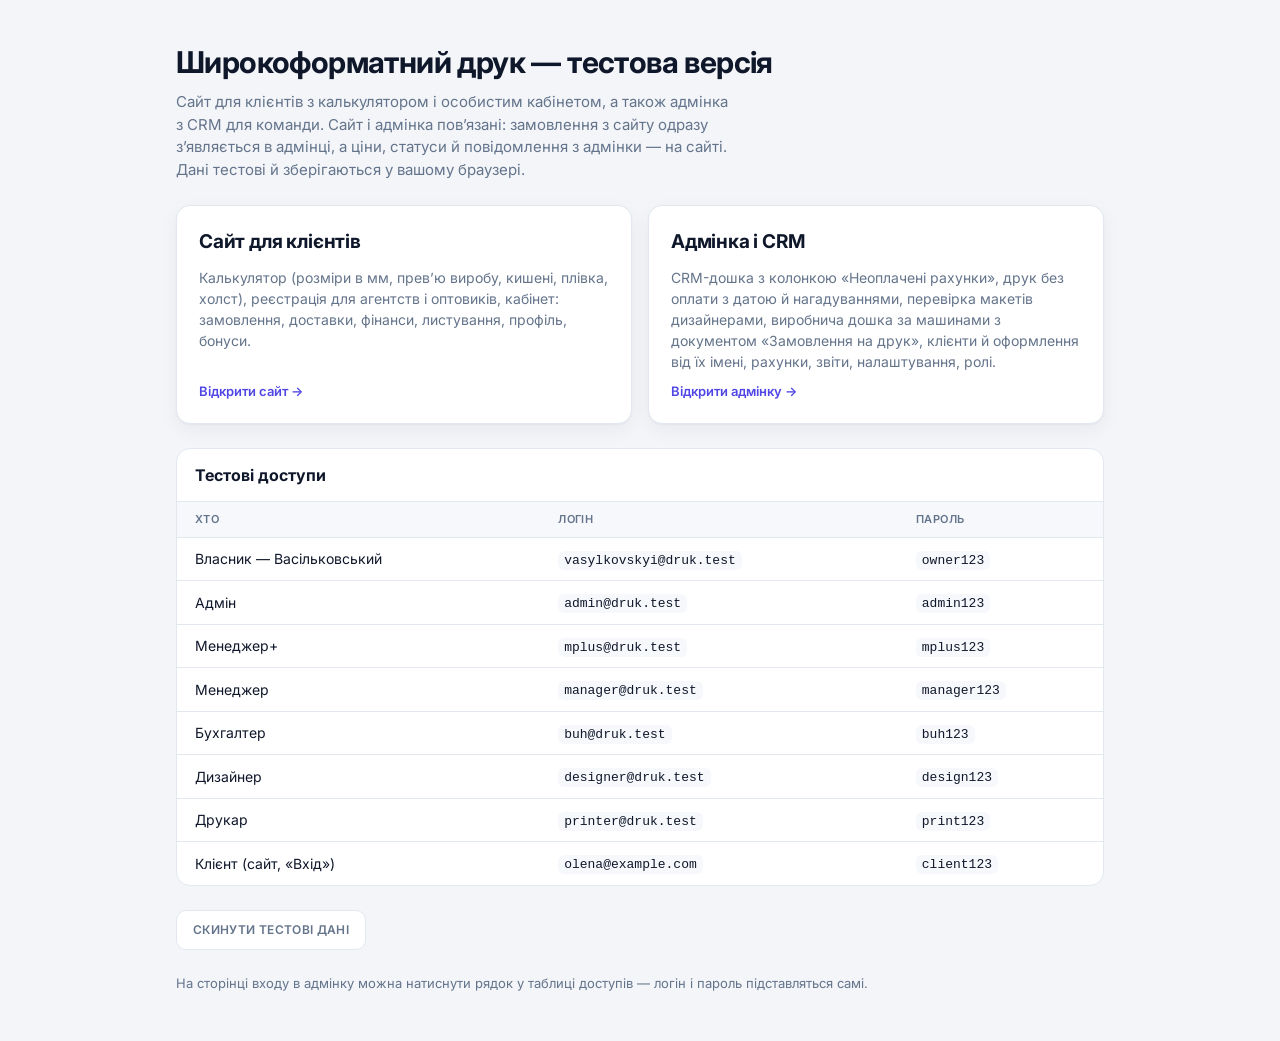
==== index.html @ 7ebe6d48 "Друкар: без розділу «Замовлення», вхід одразу у Виробництво Co-Authored-By: Claude Opus 5.5 <noreply" ====
<!doctype html>
<html lang="uk">
<head>
<meta charset="utf-8">
<meta name="viewport" content="width=device-width, initial-scale=1">
<meta name="robots" content="noindex, nofollow">
<title>Широкоформатний друк</title>
<link rel="preconnect" href="https://fonts.googleapis.com">
<link href="https://fonts.googleapis.com/css2?family=Inter:wght@400;500;600;700&display=swap" rel="stylesheet">
<link rel="stylesheet" href="app.css?v=11">
<style>
/* Вхідна сторінка тестової версії: дві картки-входи і тестові доступи. Кольори — з app.css */
.start{max-width:960px;margin:0 auto;padding-block:40px 56px;padding-left:max(16px,env(safe-area-inset-left,0px));padding-right:max(16px,env(safe-area-inset-right,0px));display:grid;gap:24px}
.start h1{font-size:30px;letter-spacing:-.02em;margin:0;text-wrap:balance}
.start .lead{color:var(--muted);margin:6px 0 0;max-width:62ch;font-size:15px}
.doors{display:grid;grid-template-columns:repeat(2,minmax(0,1fr));gap:16px}
.door{display:flex;flex-direction:column;gap:10px;background:var(--card);border:1px solid var(--line);border-radius:var(--r);box-shadow:var(--shadow);padding:22px;color:var(--ink);transition:border-color .12s,transform .12s}
.door:hover{border-color:var(--accent);transform:translateY(-2px)}
.door:focus-visible{outline:2px solid var(--accent);outline-offset:2px}
.door b{font-size:19px;letter-spacing:-.01em}
.door span{color:var(--muted);font-size:14px}
.door i{font-style:normal;color:var(--accent);font-weight:600;font-size:13px;margin-top:auto}
.acc{background:var(--card);border:1px solid var(--line);border-radius:var(--r);overflow:hidden}
.acc h2{font-size:16px;margin:0;padding:14px 18px;border-bottom:1px solid var(--line)}
.acc-wrap{overflow-x:auto}
.acc table{width:100%;border-collapse:collapse;font-size:14px;min-width:520px}
.acc th{text-align:left;font-size:11px;font-weight:600;letter-spacing:.04em;text-transform:uppercase;color:var(--muted);padding:9px 18px;background:var(--soft)}
.acc td{padding:10px 18px;border-top:1px solid var(--line)}
.acc code{font-family:ui-monospace,SFMono-Regular,Menlo,monospace;font-size:13px;background:var(--soft);padding:2px 6px;border-radius:6px}
.note{font-size:13px;color:var(--muted);margin:0}
@media (max-width:640px){ .doors{grid-template-columns:minmax(0,1fr)} .start h1{font-size:24px} }
</style>
</head>
<body>

<main class="start">
  <div class="intro">
    <h1>Широкоформатний друк — тестова версія</h1>
    <p class="lead">Сайт для клієнтів з калькулятором і особистим кабінетом, а також адмінка з CRM для команди. Сайт і адмінка пов’язані: замовлення з сайту одразу з’являється в адмінці, а ціни, статуси й повідомлення з адмінки — на сайті. Дані тестові й зберігаються у вашому браузері.</p>
  </div>

  <div class="doors">
    <a class="door" href="calculator.html">
      <b>Сайт для клієнтів</b>
      <span>Калькулятор (розміри в мм, прев’ю виробу, кишені, плівка, холст), реєстрація для агентств і оптовиків, кабінет: замовлення, доставки, фінанси, листування, профіль, бонуси.</span>
      <i>Відкрити сайт →</i>
    </a>
    <a class="door" href="admin.html">
      <b>Адмінка і CRM</b>
      <span>CRM-дошка з колонкою «Неоплачені рахунки», друк без оплати з датою й нагадуваннями, перевірка макетів дизайнерами, виробнича дошка за машинами з документом «Замовлення на друк», клієнти й оформлення від їх імені, рахунки, звіти, налаштування, ролі.</span>
      <i>Відкрити адмінку →</i>
    </a>
  </div>

  <section class="acc" aria-labelledby="accH">
    <h2 id="accH">Тестові доступи</h2>
    <div class="acc-wrap"><table>
      <thead><tr><th>Хто</th><th>Логін</th><th>Пароль</th></tr></thead>
      <tbody>
        <tr><td>Власник — Васільковський</td><td><code>vasylkovskyi@druk.test</code></td><td><code>owner123</code></td></tr>
        <tr><td>Адмін</td><td><code>admin@druk.test</code></td><td><code>admin123</code></td></tr>
        <tr><td>Менеджер+</td><td><code>mplus@druk.test</code></td><td><code>mplus123</code></td></tr>
        <tr><td>Менеджер</td><td><code>manager@druk.test</code></td><td><code>manager123</code></td></tr>
        <tr><td>Бухгалтер</td><td><code>buh@druk.test</code></td><td><code>buh123</code></td></tr>
        <tr><td>Дизайнер</td><td><code>designer@druk.test</code></td><td><code>design123</code></td></tr>
        <tr><td>Друкар</td><td><code>printer@druk.test</code></td><td><code>print123</code></td></tr>
        <tr><td>Клієнт (сайт, «Вхід»)</td><td><code>olena@example.com</code></td><td><code>client123</code></td></tr>
      </tbody>
    </table></div>
  </section>
  <p class="note"><button class="btn" id="resetDb" type="button">Скинути тестові дані</button> <span id="resetMsg"></span></p>
  <p class="note">На сторінці входу в адмінку можна натиснути рядок у таблиці доступів — логін і пароль підставляться самі.</p>
</main>
<script>
document.getElementById('resetDb').addEventListener('click',()=>{ try{ localStorage.removeItem('druk_db_v1'); sessionStorage.clear(); }catch(e){} document.getElementById('resetMsg').textContent='Дані повернуто до початкових.'; });
</script>
</body>
</html>
---- app.css ----
:root{
  --bg:#f3f5f9; --card:#fff; --ink:#0f172a; --muted:#64748b; --line:#e3e8ef; --soft:#f6f8fb;
  --accent:#4f46e5; --accent-2:#4338ca; --accent-soft:#eef0ff; --on-accent:#fff;
  --dis:#c4cbd6; --ok:#059669; --bad:#dc2626;
  --head:#111827; --head-ink:#e5e7eb;
  --print:#6366f1; --margin:#c7d2fe; --waste:#fde2e2; --waste-line:#f3a6a6;
  --r:14px; --shadow:0 1px 2px rgba(15,23,42,.04),0 6px 20px rgba(15,23,42,.05);
}
@media (prefers-color-scheme: dark){
  :root:not([data-theme="light"]){ color-scheme:dark;
    --bg:#0b0f1a; --card:#121829; --ink:#e6e9f2; --muted:#93a0b5; --line:#232c42; --soft:#0f1524;
    --accent:#818cf8; --accent-2:#a5b4fc; --accent-soft:#1d2446; --on-accent:#0b0f1a; --dis:#3a4560;
    --head:#070a12; --print:#818cf8; --margin:#373f7a; --waste:#3a1f28; --waste-line:#6b2f3c;
    --shadow:0 1px 2px rgba(0,0,0,.3),0 6px 20px rgba(0,0,0,.25);
  }
}
*{box-sizing:border-box}
body{margin:0;background:var(--bg);color:var(--ink);font:14px/1.5 Inter,system-ui,-apple-system,sans-serif;-webkit-font-smoothing:antialiased}
a{color:var(--accent);text-decoration:none;cursor:pointer}
button,input,select,textarea{font:inherit;color:inherit}
.wrap{max-width:1200px;margin:0 auto;padding:0 24px}

/* ---------- шапка ---------- */
header{background:var(--head);color:var(--head-ink)}
.top{display:flex;align-items:center;gap:20px;padding:14px 24px;flex-wrap:wrap}
.logo{display:flex;align-items:center;gap:10px;font-weight:700;font-size:20px;color:#fff;letter-spacing:-.01em}
.logo i{width:34px;height:34px;border-radius:10px;background:linear-gradient(135deg,#6366f1,#06b6d4);display:grid;place-items:center}
.logo i::after{content:"";width:12px;height:12px;border:2.5px solid #fff;border-radius:3px}
.menu{display:flex;gap:4px;margin-left:auto;flex-wrap:wrap}
.menu a{position:relative;display:flex;flex-direction:column;align-items:center;gap:4px;padding:8px 10px;border-radius:10px;color:#cbd5e1;font-size:11px;font-weight:600;letter-spacing:.02em;text-transform:uppercase;min-width:74px}
.menu a:hover,.menu a.on{background:rgba(255,255,255,.08);color:#fff}
.menu svg{width:20px;height:20px}
.menu .cnt{position:absolute;top:2px;right:6px;background:#6366f1;color:#fff;border-radius:999px;font-size:10px;padding:0 6px;line-height:16px}

.crumbs{padding:18px 0 12px;font-size:13px;color:var(--muted)}
.crumbs span{margin:0 6px;color:var(--dis)}
.tabs{display:flex;gap:4px;border-bottom:1px solid var(--line);margin-bottom:20px;overflow-x:auto}
.tabs a{padding:12px 16px;font-size:13px;font-weight:600;text-transform:uppercase;letter-spacing:.02em;color:var(--muted);border-bottom:2px solid transparent;white-space:nowrap}
.tabs a.on{color:var(--accent);border-color:var(--accent)}

.card{background:var(--card);border:1px solid var(--line);border-radius:var(--r);box-shadow:var(--shadow);padding:20px 22px;margin-bottom:16px}
.card-h{display:flex;align-items:center;justify-content:space-between;margin-bottom:16px;gap:12px}
.card-h h2{font-size:18px;font-weight:600;margin:0;letter-spacing:-.01em}
.title-card h1{font-size:22px;margin:0;letter-spacing:-.02em}
.ghost{border:0;background:none;color:var(--muted);cursor:pointer;font-size:13px;padding:4px 8px;border-radius:8px}
.ghost:hover{background:var(--soft);color:var(--ink)}

/* ---------- плитки категорій ---------- */
.tiles{display:grid;grid-template-columns:repeat(4,minmax(0,1fr));gap:14px;margin-bottom:24px}
.tile{background:var(--card);border:1px solid var(--line);border-radius:var(--r);padding:18px;box-shadow:var(--shadow);transition:transform .12s,border-color .12s;display:flex;flex-direction:column;gap:8px;min-height:130px;color:var(--ink)}
.tile:hover{transform:translateY(-2px);border-color:var(--accent)}
.tile b{font-size:16px;letter-spacing:-.01em}
.tile span{color:var(--muted);font-size:13px}
.tile .ico{width:38px;height:38px;border-radius:10px;background:var(--accent-soft);color:var(--accent);display:grid;place-items:center;margin-bottom:4px}
.tile .ico svg{width:20px;height:20px}

/* ---------- інфо-посилання ---------- */
.info{display:grid;grid-template-columns:repeat(4,minmax(0,1fr));gap:8px 16px}
.info a{display:flex;gap:8px;align-items:flex-start;font-size:13px;color:var(--ink)}
.info a:hover{color:var(--accent)}
.info svg{width:16px;height:16px;flex:0 0 16px;color:var(--accent);margin-top:2px}

/* ---------- вид (картки) ---------- */
.vids{display:flex;gap:12px;flex-wrap:wrap}
.vid{width:150px;border:1px solid var(--line);border-radius:12px;padding:12px;text-align:center;cursor:pointer;background:var(--card);font-size:13px;font-weight:500}
.vid svg{width:70px;height:70px;display:block;margin:4px auto 8px;color:var(--muted)}
.vid.on{border-color:var(--accent);box-shadow:0 0 0 1px var(--accent) inset;background:var(--accent-soft);color:var(--accent)}
.vid.on svg{color:var(--accent)}

/* ---------- розмір ---------- */
.size-grid{display:grid;grid-template-columns:minmax(0,320px) minmax(0,1fr);gap:28px}
.lbl{font-size:13px;color:var(--muted);margin:0 0 6px}
.inp,.sel{height:40px;border:1px solid var(--line);border-radius:10px;padding:0 12px;background:var(--soft);width:100%;min-width:0}
.inp:focus,.sel:focus{outline:2px solid var(--accent);outline-offset:-1px;background:var(--card)}
.sel{appearance:none;background-image:url("data:image/svg+xml,%3Csvg xmlns='http://www.w3.org/2000/svg' width='10' height='6'%3E%3Cpath d='M1 1l4 4 4-4' stroke='%2364748b' fill='none' stroke-width='1.5'/%3E%3C/svg%3E");background-repeat:no-repeat;background-position:right 12px center;padding-right:30px}
.own{display:grid;grid-template-columns:1fr auto 1fr 74px 32px;gap:6px;align-items:center;margin-bottom:8px}
.own .x{color:var(--muted)}
.own .rm{border:0;background:none;color:var(--muted);cursor:pointer;font-size:18px;border-radius:8px;height:32px}
.own .rm:hover{background:var(--waste);color:var(--bad)}
.btn{height:40px;padding:0 16px;border-radius:10px;border:1px solid var(--line);background:var(--card);cursor:pointer;font-weight:600;font-size:12px;text-transform:uppercase;letter-spacing:.03em}
.btn:hover{border-color:var(--accent);color:var(--accent)}
.btn.pri{background:var(--accent);border-color:var(--accent);color:var(--on-accent)}
.btn.pri:hover{background:var(--accent-2);color:var(--on-accent)}
.pv-h{font-size:13px;color:var(--muted);margin-bottom:8px}
.pv{background:var(--soft);border:1px solid var(--line);border-radius:12px;min-height:240px;display:flex;align-items:center;justify-content:center;padding:16px;gap:16px;flex-wrap:wrap}
.pv svg{max-width:100%;height:auto}
.stand-modes{margin-top:14px;display:flex;flex-direction:column;gap:8px}
.radio{display:flex;align-items:center;gap:8px;cursor:pointer;font-size:14px;flex-wrap:wrap}
.radio input[type=radio]{accent-color:var(--accent);width:16px;height:16px}

/* ---------- опції ---------- */
.opt{display:grid;grid-template-columns:180px minmax(0,1fr);gap:12px;padding:10px 0;border-top:1px dashed var(--line);align-items:center}
.opt:first-of-type{border-top:0}
.opt .ol{font-size:13px;font-weight:500}
.opt .ctl{display:flex;flex-wrap:wrap;gap:10px;align-items:center;min-width:0}
.opt .sel{width:300px;max-width:100%}
.opt .hint{font-size:13px;color:var(--accent);font-weight:500}
.opt.sub{background:var(--soft);padding:10px 12px;border-radius:10px;border-top:0;margin-top:4px}
.chips{display:flex;flex-wrap:wrap;gap:8px}
.chip{border:1px solid var(--line);border-radius:10px;padding:8px 12px;cursor:pointer;background:var(--card);font-size:13px;display:flex;align-items:center;gap:6px;max-width:300px}
.chip.on{border-color:var(--accent);background:var(--accent-soft);color:var(--accent);font-weight:500}
.chip .no{width:14px;height:14px;color:var(--muted)}
.inline-in{width:90px;height:32px;border:1px solid var(--line);border-radius:8px;padding:0 8px;background:var(--card)}

/* ---------- комплекти ---------- */
.kits{display:flex;gap:14px;align-items:center;flex-wrap:wrap}
.kits h2{font-size:18px;font-weight:600;margin:0 10px 0 0}
.stepper{display:flex;border:1px solid var(--line);border-radius:10px;overflow:hidden}
.stepper button{width:38px;border:0;background:var(--soft);cursor:pointer;font-size:16px}
.stepper input{width:80px;height:38px;border:0;text-align:center;background:var(--card)}
.kits small{color:var(--muted)}

/* ---------- фільтр ---------- */
.frow{display:flex;gap:8px;padding:8px 0;border-top:1px solid var(--line);align-items:stretch}
.frow:first-of-type{border-top:0}
.fname{width:130px;flex:0 0 130px;display:flex;align-items:center;font-size:11px;font-weight:600;letter-spacing:.04em;text-transform:uppercase;color:var(--muted);padding:6px 10px;border-radius:10px;background:var(--soft);cursor:pointer;line-height:1.3}
.fname.on{background:var(--accent);color:var(--on-accent)}
.fbtns{display:flex;flex-wrap:wrap;gap:6px;flex:1;min-width:0}
.fb{position:relative;border:1px solid var(--line);border-radius:10px;padding:6px 12px;font-size:12.5px;background:var(--card);cursor:pointer;line-height:1.25;text-align:center;min-height:38px}
.fb:hover{border-color:var(--accent)}
.fb.on{background:var(--accent);border-color:var(--accent);color:var(--on-accent)}
.fb.dis{color:var(--dis);cursor:not-allowed;background:var(--soft);border-color:var(--line)}
.fb small{display:block;font-size:11px;opacity:.8}
.fb[data-tip]:hover::after{content:attr(data-tip);position:absolute;left:50%;bottom:calc(100% + 8px);transform:translateX(-50%);background:var(--ink);color:var(--card);padding:6px 10px;border-radius:8px;font-size:12px;white-space:pre-line;width:max-content;max-width:260px;z-index:30;text-align:left;pointer-events:none;font-weight:400}
.fb .na{display:block;font-size:10px;color:var(--bad)}

/* ---------- прайс ---------- */
.price{padding:0;overflow:hidden}
.ptbl-wrap{overflow-x:auto}
.ptbl{width:100%;border-collapse:collapse;min-width:820px;font-variant-numeric:tabular-nums}
.ptbl thead th{background:var(--head);color:#e5e7eb;font-weight:600;font-size:12.5px;padding:10px 12px;text-align:center;vertical-align:middle}
.ptbl thead .tg{display:flex;gap:18px;justify-content:flex-end;align-items:center;font-weight:500}
.tgl{display:inline-flex;align-items:center;gap:8px;cursor:pointer;color:#cbd5e1}
.tgl input{display:none}
.tgl i{width:32px;height:18px;border-radius:999px;background:#374151;position:relative;transition:.15s}
.tgl i::after{content:"";position:absolute;top:2px;left:2px;width:14px;height:14px;border-radius:50%;background:#fff;transition:.15s}
.tgl input:checked+i{background:#6366f1}.tgl input:checked+i::after{left:16px}
.xls{border:0;background:rgba(255,255,255,.1);color:#fff;border-radius:8px;height:28px;padding:0 10px;cursor:pointer;font-size:12px;font-weight:600}
.tir{background:transparent;border:1px solid rgba(255,255,255,.2);color:#fff;border-radius:8px;height:30px;padding:0 6px;font-weight:600;cursor:pointer}
.tir option{color:#111}
.ptbl td{padding:9px 12px;border-bottom:1px solid var(--line);text-align:right;font-size:13.5px}
.ptbl td.g{text-align:center;vertical-align:middle;font-weight:500;border-right:1px solid var(--line)}
.ptbl td.rd{text-align:left;white-space:nowrap;color:var(--muted);font-size:12.5px;border-right:1px solid var(--line)}
.ptbl td.rd b{display:inline-block;min-width:26px;padding:1px 6px;border-radius:6px;background:var(--soft);color:var(--ink);font-size:11px;text-align:center;margin-right:6px}
.ptbl td.c{cursor:pointer;color:var(--accent);font-weight:600}
.ptbl td.c:hover{background:var(--accent);color:var(--on-accent)}
.ptbl tr.grp td{border-top:2px solid var(--line)}
.empty{padding:36px!important;text-align:center!important;font-size:17px!important;color:var(--muted)}
.foot-note{font-size:12px;color:var(--muted);margin:-6px 0 24px}

/* ---------- форма ---------- */
.form{display:grid;gap:12px;max-width:560px}
.form textarea{width:100%;min-height:120px;border:1px solid var(--line);border-radius:10px;padding:10px 12px;background:var(--soft);resize:vertical}

/* ---------- модалка ---------- */
.modal{position:fixed;inset:0;background:rgba(15,23,42,.5);display:none;align-items:center;justify-content:center;padding:16px;z-index:60}
.modal.on{display:flex}
.modal .box{background:var(--card);border-radius:16px;max-width:720px;width:100%;max-height:86vh;overflow:auto;padding:24px}
.modal h3{margin:0 0 12px;font-size:18px}
.modal table{border-collapse:collapse;width:100%;font-size:13px}
.modal td,.modal th{padding:8px;border-bottom:1px solid var(--line);text-align:left}
.kv{display:grid;grid-template-columns:140px 1fr;gap:6px 12px;font-size:14px;margin:0}
.kv dt{color:var(--muted)}.kv dd{margin:0}

/* ---------- службова панель ---------- */
.demo-btn{position:fixed;left:16px;bottom:16px;z-index:40;height:40px;border-radius:999px;border:1px dashed #d97706;background:var(--card);color:#b45309;padding:0 14px;font-weight:600;font-size:12px;cursor:pointer;box-shadow:var(--shadow)}
.drawer{position:fixed;top:0;right:0;bottom:0;width:min(560px,100vw);background:var(--card);border-left:1px solid var(--line);z-index:70;transform:translateX(100%);transition:transform .2s;overflow:auto;padding:20px;box-shadow:-10px 0 30px rgba(0,0,0,.1)}
.drawer.on{transform:none}
.drawer h3{margin:0 0 4px}.drawer p{color:var(--muted);font-size:12.5px;margin:0 0 14px}
.dset{display:grid;grid-template-columns:1fr 110px;gap:8px 12px;align-items:center;font-size:13px;margin-bottom:16px}
.dset input,.dset select{height:32px;border:1px solid var(--line);border-radius:8px;padding:0 8px;background:var(--soft);width:100%}
.dsum{font-size:13px;background:var(--soft);border-radius:10px;padding:10px 12px;margin:10px 0}
.dsum table{width:100%;border-collapse:collapse}.dsum td{padding:3px 0}.dsum td:last-child{text-align:right;font-variant-numeric:tabular-nums;white-space:nowrap}
.dviz{overflow-x:auto;background:var(--soft);border:1px solid var(--line);border-radius:10px;padding:10px}
.legend{display:flex;flex-wrap:wrap;gap:12px;font-size:12px;color:var(--muted);margin-top:8px}
.legend i{display:inline-block;width:11px;height:11px;border-radius:3px;vertical-align:-1px;margin-right:5px}

footer{background:var(--head);color:#9ca3af;margin-top:24px;font-size:13px}
footer .wrap{display:grid;grid-template-columns:1.2fr 1.6fr 1.2fr;gap:24px;padding:28px 24px}
footer b{color:#fff}
footer table{border-collapse:collapse;font-size:12.5px}footer td{padding:2px 14px 2px 0;vertical-align:top}
footer .tel{font-size:22px;color:#fff;font-weight:700}

@media (max-width:900px){
  .tiles{grid-template-columns:repeat(2,minmax(0,1fr))}
  .info{grid-template-columns:repeat(2,minmax(0,1fr))}
  .size-grid{grid-template-columns:minmax(0,1fr)}
  .opt{grid-template-columns:minmax(0,1fr);gap:6px}
  footer .wrap{grid-template-columns:1fr}
  .menu{margin-left:0}
}
@media (max-width:560px){
  .wrap,.top{padding-left:16px;padding-right:16px} footer .wrap{padding:24px 16px}
  .menu a{min-width:58px;padding:6px;font-size:9.5px}
  .frow{flex-wrap:wrap}.fname{width:100%;flex-basis:100%}
  .tiles{grid-template-columns:minmax(0,1fr)}
  .own{grid-template-columns:1fr auto 1fr 64px 28px}
  .card{padding:16px}
}

/* =====================================================================
   КАБІНЕТ КЛІЄНТА
   ===================================================================== */
:root{
  --gray-bg:#eef1f5; --gray-fg:#475569; --amber-bg:#fef3c7; --amber-fg:#92400e; --red-bg:#fee2e2; --red-fg:#b91c1c;
  --blue-bg:#dbeafe; --blue-fg:#1d4ed8; --indigo-bg:#e0e7ff; --indigo-fg:#4338ca; --green-bg:#dcfce7; --green-fg:#15803d;
  --cyan-bg:#cffafe; --cyan-fg:#0e7490;
}
@media (prefers-color-scheme: dark){
  :root:not([data-theme="light"]){ color-scheme:dark;
    --gray-bg:#1e2638; --gray-fg:#a3aec2; --amber-bg:#3b2a0c; --amber-fg:#fcd34d; --red-bg:#3a1820; --red-fg:#fca5a5;
    --blue-bg:#14284a; --blue-fg:#93c5fd; --indigo-bg:#1d2446; --indigo-fg:#a5b4fc; --green-bg:#0f2f22; --green-fg:#86efac;
    --cyan-bg:#0c2c33; --cyan-fg:#67e8f9;
  }
}
.page-h{display:flex;align-items:center;justify-content:space-between;gap:12px;flex-wrap:wrap;margin:24px 0 16px}
.page-h h1{font-size:24px;margin:0;letter-spacing:-.02em;display:flex;align-items:center;gap:12px;flex-wrap:wrap}
.page-h .acts{display:flex;gap:8px;flex-wrap:wrap}
.page-h .btn{display:inline-flex;align-items:center}
.muted{color:var(--muted)}
.grow{flex:1}
.r{text-align:right!important}
.badge{display:inline-flex;align-items:center;gap:6px;padding:3px 10px;border-radius:999px;font-size:12px;font-weight:600;white-space:nowrap;letter-spacing:0}
.badge::before{content:"";width:6px;height:6px;border-radius:50%;background:currentColor}
.b-gray{background:var(--gray-bg);color:var(--gray-fg)} .b-amber{background:var(--amber-bg);color:var(--amber-fg)}
.b-red{background:var(--red-bg);color:var(--red-fg)} .b-blue{background:var(--blue-bg);color:var(--blue-fg)}
.b-indigo{background:var(--indigo-bg);color:var(--indigo-fg)} .b-green{background:var(--green-bg);color:var(--green-fg)}
.b-cyan{background:var(--cyan-bg);color:var(--cyan-fg)}

.seg{display:flex;gap:6px;flex-wrap:wrap;margin-bottom:14px}
.seg a{padding:7px 14px;border-radius:999px;border:1px solid var(--line);font-size:13px;color:var(--ink);background:var(--card);font-weight:500}
.seg a b{font-weight:600;color:var(--muted);margin-left:4px}
.seg a:hover{border-color:var(--accent)}
.seg a.on{background:var(--ink);border-color:var(--ink);color:var(--card)}
.seg a.on b{color:inherit;opacity:.7}

.card.flush{padding:0;overflow:hidden}
.bar{display:flex;gap:10px;flex-wrap:wrap;align-items:center;padding:14px 16px;border-bottom:1px solid var(--line)}
.bar .inp{height:38px}
.tbl-wrap{overflow-x:auto}
.tbl{width:100%;border-collapse:collapse;font-variant-numeric:tabular-nums;min-width:760px}
.tbl th{text-align:left;font-size:11px;font-weight:600;letter-spacing:.04em;text-transform:uppercase;color:var(--muted);padding:10px 14px;background:var(--soft);border-bottom:1px solid var(--line);white-space:nowrap}
.tbl td{padding:12px 14px;border-bottom:1px solid var(--line);vertical-align:top;font-size:13.5px}
.tbl tr:last-child td{border-bottom:0}
.tbl tr.row{cursor:pointer}
.tbl tr.row:hover td{background:var(--soft)}
.tbl td small{display:block;color:var(--muted);font-size:12px;margin-top:2px}
.tbl .ck{width:36px}
.tbl input[type=checkbox],.mi input[type=checkbox]{accent-color:var(--accent);width:16px;height:16px;cursor:pointer}
.tbl .plus{color:var(--ok);font-weight:600}.tbl .minus{color:var(--ink)}
.none{text-align:center;color:var(--muted);padding:36px!important}

.stats{display:grid;grid-template-columns:repeat(3,minmax(0,1fr));gap:14px;margin-bottom:16px}
.stat{background:var(--card);border:1px solid var(--line);border-radius:var(--r);box-shadow:var(--shadow);padding:18px 20px}
.stat .k{font-size:12px;color:var(--muted);font-weight:600;letter-spacing:.03em;text-transform:uppercase}
.stat .v{font-size:28px;font-weight:700;letter-spacing:-.02em;margin:4px 0 2px;font-variant-numeric:tabular-nums}
.stat .v small{font-size:15px;font-weight:600;color:var(--muted)}
.stat .s{font-size:12.5px;color:var(--muted)}

.cols{display:grid;grid-template-columns:minmax(0,1fr) 360px;gap:16px;align-items:start}
.sticky{position:sticky;top:16px}
.kv2{display:grid;grid-template-columns:160px minmax(0,1fr);gap:8px 16px;font-size:14px;margin:0}
.kv2 dt{color:var(--muted)}.kv2 dd{margin:0;min-width:0}
.sum{width:100%;border-collapse:collapse;font-size:14px;font-variant-numeric:tabular-nums}
.sum td{padding:6px 0}.sum td:last-child{text-align:right;white-space:nowrap}
.sum tr.tot td{border-top:1px solid var(--line);padding-top:10px;font-weight:700;font-size:16px}
.sum tr.due td{color:var(--accent);font-weight:700}

.steps{display:flex;overflow-x:auto;padding:4px 0 2px}
.step{flex:1;min-width:92px;text-align:center;font-size:12px;color:var(--muted);position:relative;padding-top:26px;line-height:1.3}
.step i{position:absolute;top:4px;left:50%;width:16px;height:16px;margin-left:-8px;border-radius:50%;background:var(--card);border:2px solid var(--line);z-index:1}
.step::before{content:"";position:absolute;top:11px;left:-50%;width:100%;height:2px;background:var(--line)}
.step:first-child::before{display:none}
.step.done{color:var(--ink)} .step.done i{background:var(--accent);border-color:var(--accent)}
.step.done::before,.step.cur::before{background:var(--accent)}
.step.cur{color:var(--accent);font-weight:600} .step.cur i{border-color:var(--accent);box-shadow:0 0 0 4px var(--accent-soft)}
.step.bad{color:var(--bad)} .step.bad i{border-color:var(--bad);box-shadow:0 0 0 4px var(--red-bg)}

.alert{border-radius:12px;padding:12px 14px;font-size:13.5px;margin-bottom:14px;background:var(--red-bg);color:var(--red-fg)}
.alert b{display:block;margin-bottom:2px}
.alert.info{background:var(--accent-soft);color:var(--ink)}
.alert .links{margin-top:8px;display:flex;gap:16px;flex-wrap:wrap}
.alert a{font-weight:600}
.files{display:flex;flex-direction:column;gap:8px;margin-bottom:12px}
.file{display:flex;align-items:center;gap:10px;border:1px solid var(--line);border-radius:10px;padding:10px 12px;font-size:13.5px}
.file svg{width:18px;height:18px;color:var(--muted);flex:0 0 18px}
.file span.n{flex:1;min-width:0;overflow:hidden;text-overflow:ellipsis;white-space:nowrap}
.drop{display:flex;flex-direction:column;align-items:center;justify-content:center;gap:4px;border:2px dashed var(--line);border-radius:12px;padding:22px;text-align:center;color:var(--muted);cursor:pointer;font-size:13px;background:var(--soft)}
.drop:hover{border-color:var(--accent);color:var(--accent)}
.drop b{color:var(--ink);font-size:14px}
.drop svg{width:26px;height:26px;margin-bottom:4px}
.btn svg{width:16px;height:16px}
.drop input{display:none}
.drop.has{border-style:solid;border-color:var(--ok);color:var(--ok)}

.thread{display:flex;flex-direction:column;gap:10px;margin-bottom:12px}
.tm{background:var(--soft);border-radius:12px;padding:10px 14px;font-size:13.5px;max-width:92%}
.tm.me{align-self:flex-end;background:var(--accent-soft)}
.tm .meta{font-size:12px;color:var(--muted);margin-bottom:2px}
.reply{display:flex;gap:8px;align-items:flex-end}
.reply textarea,.area{flex:1;min-height:44px;border:1px solid var(--line);border-radius:10px;padding:10px 12px;background:var(--soft);resize:vertical;width:100%}

.rcards{display:grid;grid-template-columns:repeat(auto-fill,minmax(200px,1fr));gap:10px}
.rcard{border:1px solid var(--line);border-radius:12px;padding:12px 14px;cursor:pointer;background:var(--card);display:block}
.rcard b{display:block;font-size:14px;font-weight:600}
.rcard span{display:block;font-size:12.5px;color:var(--muted);margin-top:2px}
.rcard:hover{border-color:var(--accent)}
.rcard.on{border-color:var(--accent);box-shadow:0 0 0 1px var(--accent) inset;background:var(--accent-soft)}
.rcard.dis{opacity:.5;cursor:not-allowed}

.fgrid{display:grid;grid-template-columns:repeat(2,minmax(0,1fr));gap:12px 16px}
.fgrid .full{grid-column:1/-1}
.check{display:flex;align-items:center;gap:8px;font-size:14px;cursor:pointer}
.check input{accent-color:var(--accent);width:16px;height:16px}
.sec-t{font-size:13px;font-weight:600;color:var(--muted);text-transform:uppercase;letter-spacing:.04em;margin:18px 0 10px}

/* листування */
.mlay{display:grid;grid-template-columns:210px minmax(0,1fr);gap:16px;align-items:start}
.folders{display:flex;flex-direction:column;gap:2px;padding:8px}
.folders a{display:flex;justify-content:space-between;padding:9px 12px;border-radius:10px;color:var(--ink);font-size:14px;font-weight:500}
.folders a:hover{background:var(--soft)}
.folders a.on{background:var(--accent-soft);color:var(--accent)}
.folders a b{font-size:12px;color:var(--muted)}
.mi{display:grid;grid-template-columns:22px 130px minmax(0,1fr) auto;gap:12px;padding:14px 16px;border-top:1px solid var(--line);align-items:start;cursor:pointer}
.mi:first-child{border-top:0}
.mi:hover{background:var(--soft)}
.mi.unread{background:var(--accent-soft)}
.mi.unread .tx{font-weight:600}
.mi .tx{font-size:13.5px;min-width:0}
.mi .tx .pre{display:block;overflow:hidden;text-overflow:ellipsis;white-space:nowrap}
.mi.open .tx .pre{white-space:normal;font-weight:400}
.mi .when{font-size:12px;color:var(--muted);white-space:nowrap;text-align:right}
.mi .from{display:flex;flex-direction:column;gap:4px;align-items:flex-start;font-size:12px}
.macts{display:flex;flex-wrap:wrap;gap:6px;margin-top:10px}
.mbtn{height:30px;padding:0 10px;border-radius:8px;border:1px solid var(--line);background:var(--card);cursor:pointer;font-size:12.5px;font-weight:500}
.mbtn:hover{border-color:var(--accent);color:var(--accent)}
.mbtn.del:hover{border-color:var(--bad);color:var(--bad)}

/* підтримка */
.faq details{border-top:1px solid var(--line);padding:12px 0}
.faq details:first-of-type{border-top:0}
.faq summary{cursor:pointer;font-weight:600;font-size:14px;list-style:none;display:flex;justify-content:space-between;gap:12px}
.faq summary::-webkit-details-marker{display:none}
.faq summary::after{content:"+";color:var(--muted);font-weight:400;font-size:18px;line-height:1}
.faq details[open] summary::after{content:"−"}
.faq p{margin:8px 0 0;color:var(--muted);font-size:13.5px}
.contacts{display:grid;gap:10px;font-size:14px}
.contacts .big{font-size:22px;font-weight:700;letter-spacing:-.01em}

/* вхід */
.auth{max-width:420px;margin:48px auto}
.auth .tabs2{display:grid;grid-template-columns:1fr 1fr;background:var(--soft);border-radius:12px;padding:4px;margin-bottom:18px}
.auth .tabs2 a{text-align:center;padding:9px;border-radius:9px;color:var(--muted);font-weight:600;font-size:14px}
.auth .tabs2 a.on{background:var(--card);color:var(--ink);box-shadow:var(--shadow)}
.auth .btn{width:100%}
.doc-page{max-width:820px}
.doc-page h2{font-size:17px;margin:20px 0 8px}
.doc-page p{color:var(--muted)}

@media (max-width:900px){
  .cols,.mlay{grid-template-columns:minmax(0,1fr)}
  .sticky{position:static}
  .stats{grid-template-columns:minmax(0,1fr)}
  .folders{flex-direction:row;overflow-x:auto}
  .folders a{white-space:nowrap;gap:8px}
}
@media (max-width:560px){
  .fgrid{grid-template-columns:minmax(0,1fr)}
  .kv2{grid-template-columns:minmax(0,1fr);gap:2px}
  .kv2 dd{margin-bottom:8px}
  .mi{grid-template-columns:22px minmax(0,1fr)}
  .mi .from{grid-column:2;flex-direction:row;align-items:center;flex-wrap:wrap}
  .mi .tx{grid-column:2}
  .mi .when{grid-column:2;text-align:left}
  .page-h h1{font-size:21px}
  .reply{flex-direction:column;align-items:stretch}
}

:root[data-theme="dark"]{--bg:#0b0f1a; --card:#121829; --ink:#e6e9f2; --muted:#93a0b5; --line:#232c42; --soft:#0f1524;
    --accent:#818cf8; --accent-2:#a5b4fc; --accent-soft:#1d2446; --on-accent:#0b0f1a; --dis:#3a4560;
    --head:#070a12; --print:#818cf8; --margin:#373f7a; --waste:#3a1f28; --waste-line:#6b2f3c;
    --shadow:0 1px 2px rgba(0,0,0,.3),0 6px 20px rgba(0,0,0,.25); color-scheme:dark;}

:root[data-theme="dark"]{--gray-bg:#1e2638; --gray-fg:#a3aec2; --amber-bg:#3b2a0c; --amber-fg:#fcd34d; --red-bg:#3a1820; --red-fg:#fca5a5;
    --blue-bg:#14284a; --blue-fg:#93c5fd; --indigo-bg:#1d2446; --indigo-fg:#a5b4fc; --green-bg:#0f2f22; --green-fg:#86efac;
    --cyan-bg:#0c2c33; --cyan-fg:#67e8f9; color-scheme:dark;}

/* ---------- сторінка продукту: підсумок збоку ---------- */
.cols.prod{grid-template-columns:minmax(0,1fr) 320px}
.side-kv{grid-template-columns:92px minmax(0,1fr);font-size:13.5px}
.side-tir{display:flex;align-items:center;justify-content:space-between;gap:10px;margin:14px 0;font-size:13.5px;color:var(--muted)}
.side-tir .stepper input{width:70px}
.side-sum{display:grid;gap:2px;border-top:1px solid var(--line);padding-top:12px;margin-bottom:12px}
.side-sum span{font-size:12px;color:var(--muted);text-transform:uppercase;letter-spacing:.04em;font-weight:600}
.side-sum b{font-size:26px;letter-spacing:-.02em;font-variant-numeric:tabular-nums}
.side-sum small{color:var(--muted);font-size:13px}
.ptbl td.c.sel{background:var(--accent);color:var(--on-accent)}
@media (max-width:900px){ .cols.prod{grid-template-columns:minmax(0,1fr)} }
.lnk{color:var(--accent);font-weight:600;font-size:13px;white-space:nowrap}

/* ---------- дошки (CRM, виробництво), фільтри, призначення ---------- */
.fbar{flex-wrap:wrap;gap:8px}
.fbar .sel,.fbar .inp{height:38px;width:auto;max-width:200px}
.fbar .fsum{width:110px}
.kb{display:grid;grid-auto-flow:column;grid-auto-columns:minmax(232px,1fr);gap:12px;overflow-x:auto;padding-bottom:10px;margin-bottom:6px;align-items:start}
.kcol{background:var(--soft);border:1px solid var(--line);border-radius:var(--r);padding:8px;min-height:220px;display:grid;gap:8px;align-content:start}
.kcol.over{outline:2px dashed var(--accent);outline-offset:-2px;background:var(--accent-soft)}
.kcol.kunpaid{background:var(--red-bg);border-color:color-mix(in srgb,var(--bad) 30%,var(--line))}
.kcol-h{display:flex;justify-content:space-between;gap:8px;align-items:baseline;padding:4px 6px 2px;font-size:13px}
.kcol-h span{color:var(--muted);font-size:12px;white-space:nowrap}
.kcard{background:var(--card);border:1px solid var(--line);border-radius:10px;padding:10px 11px;font-size:12.5px;display:grid;gap:4px;cursor:grab;box-shadow:var(--shadow)}
.kcard:hover{border-color:var(--accent)}
.kcard.dragging{opacity:.45}
.kc-h{display:flex;justify-content:space-between;gap:8px;font-size:13.5px}
.kc-c{font-weight:600}
.kc-b{display:flex;flex-wrap:wrap;gap:4px}
.kc-b .badge{font-size:11px}
.kc-f{color:var(--muted);font-size:11.5px}
.kc-o{font-size:11.5px}
.kc-a{display:flex;gap:6px;flex-wrap:wrap;margin-top:4px}
.kc-a .sel{height:30px;font-size:12px;flex:1;min-width:110px;width:auto}
.kempty{color:var(--muted);font-size:12.5px;text-align:center;padding:18px 0}
.kb.prod{grid-auto-columns:minmax(250px,1fr)}
.jira{display:grid;grid-template-columns:repeat(2,minmax(0,1fr));gap:10px;margin-bottom:12px}
.jira .sel{height:36px}
.sendgrid{display:grid;grid-template-columns:repeat(2,minmax(0,1fr));gap:8px;margin:6px 0 10px}
.sendch{height:auto;display:grid;justify-items:start;gap:2px;padding:10px 12px;text-align:left}
.sendch span{font-size:12px;color:var(--muted);font-weight:400;overflow-wrap:anywhere}
@media (max-width:640px){ .jira,.sendgrid{grid-template-columns:minmax(0,1fr)} .fbar .sel,.fbar .inp{max-width:none;flex:1 1 140px} }
.own .unit{color:var(--muted);font-size:13px;text-align:center}
.pv-note{width:100%;text-align:center;font-size:12px;color:var(--muted)}
.rtype{display:grid;gap:6px;margin:0 0 14px}
.rtype a{border:1px solid var(--line);border-radius:10px;padding:9px 12px;font-size:13.5px;color:var(--ink);cursor:pointer}
.rtype a.on{border-color:var(--accent);background:var(--accent-soft);font-weight:600}
.behalf{background:var(--amber-bg);color:var(--amber-fg);border-bottom:1px solid var(--line);font-size:13.5px}
.behalf .wrap{display:flex;justify-content:space-between;gap:12px;flex-wrap:wrap;align-items:center;padding-top:8px;padding-bottom:8px}
.behalf .debt{color:var(--bad)}
/* широкі екрани: контент на всю ширину без порожніх полів (ТЗ п. 1) */
@media (min-width:1500px){ .wrap{max-width:1480px} .cols.prod{grid-template-columns:minmax(0,1fr) 360px} }
@media (min-width:1800px){ .wrap{max-width:1720px} }
.disk{border:1px solid var(--line);border-radius:10px;padding:10px 12px;margin-bottom:8px;display:grid;gap:6px;font-size:13px}
.disk-h{display:flex;gap:8px;align-items:center}
.disk-h svg{width:16px;height:16px}
.disk code{font-family:ui-monospace,Menlo,monospace;font-size:12px;background:var(--soft);padding:4px 6px;border-radius:6px;overflow-wrap:anywhere}
.disk-f{display:grid;gap:1px;padding-left:4px;border-left:2px solid var(--accent-soft)}
.disk-f span{font-family:ui-monospace,Menlo,monospace;font-size:12px;overflow-wrap:anywhere}
.disk-f small{color:var(--muted);font-size:11.5px}
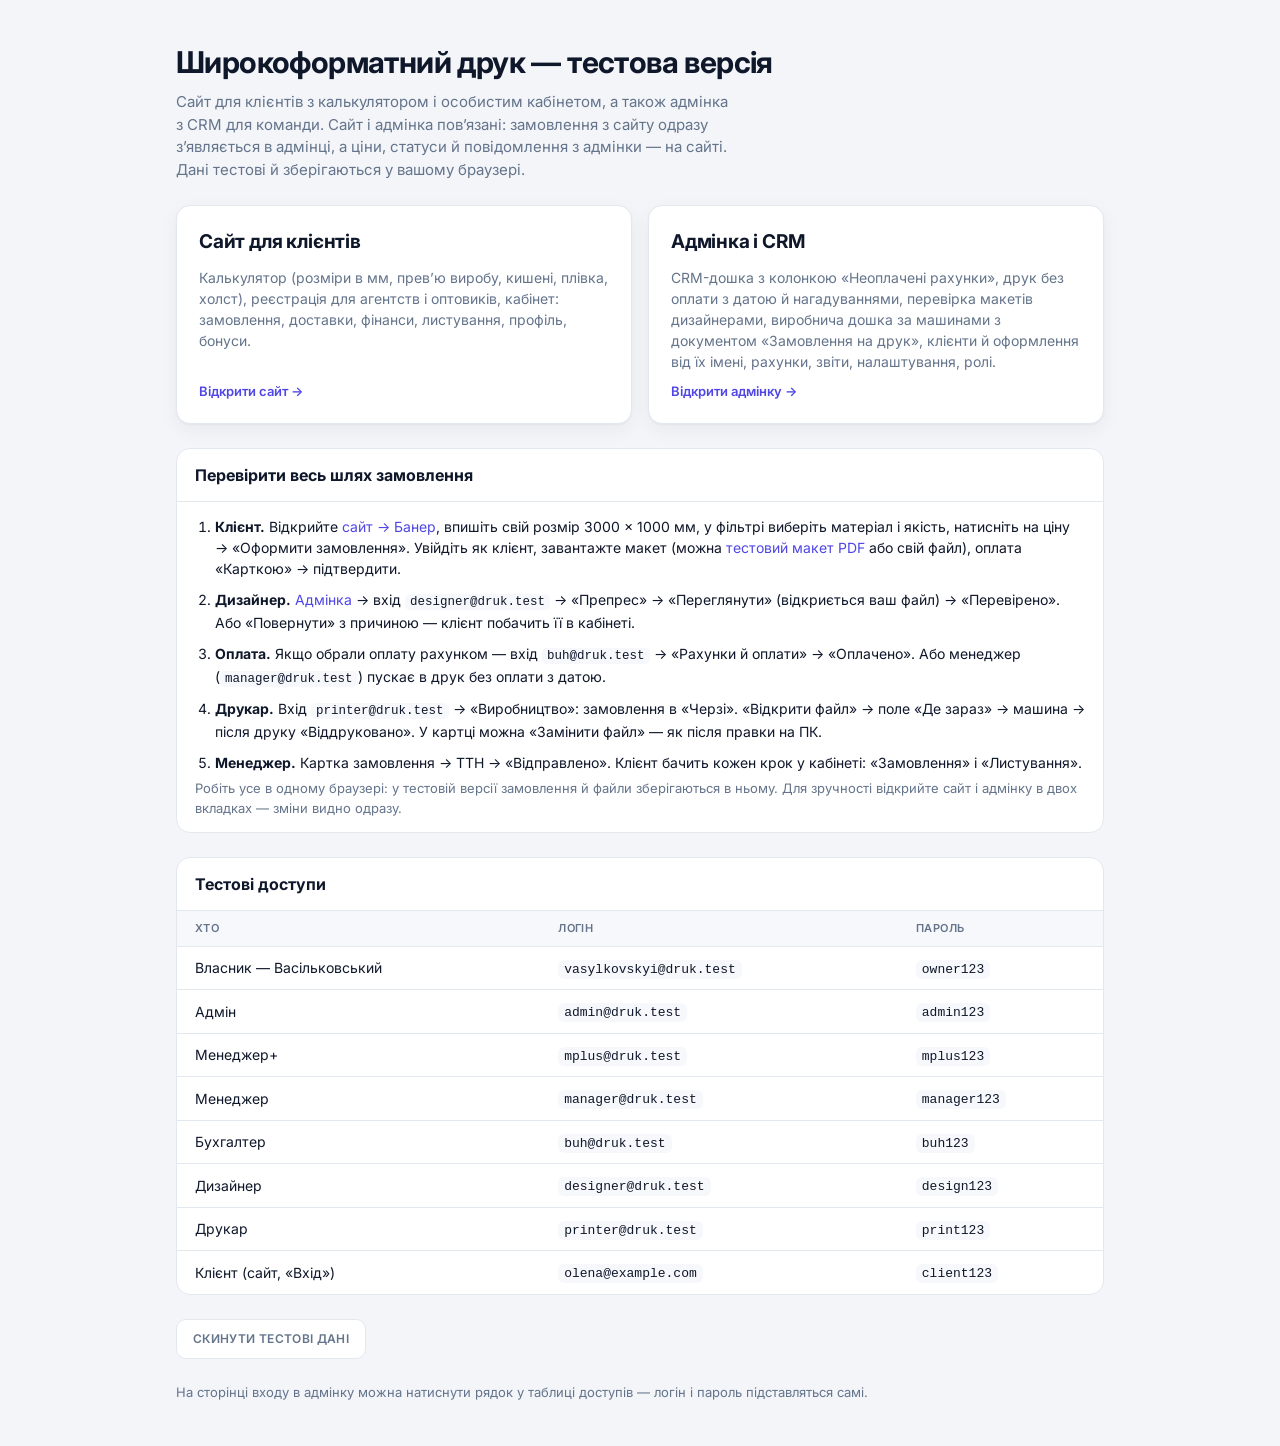
==== commit 4ecdd371: "Справжні файли макетів: завантаження, перегляд, заміна; інструкція перевірки шляху замовлення Co-Aut" ====
--- a/index.html
+++ b/index.html
@@ -7,7 +7,7 @@
 <title>Широкоформатний друк</title>
 <link rel="preconnect" href="https://fonts.googleapis.com">
 <link href="https://fonts.googleapis.com/css2?family=Inter:wght@400;500;600;700&display=swap" rel="stylesheet">
-<link rel="stylesheet" href="app.css?v=11">
+<link rel="stylesheet" href="app.css?v=15">
 <style>
 /* Вхідна сторінка тестової версії: дві картки-входи і тестові доступи. Кольори — з app.css */
 .start{max-width:960px;margin:0 auto;padding-block:40px 56px;padding-left:max(16px,env(safe-area-inset-left,0px));padding-right:max(16px,env(safe-area-inset-right,0px));display:grid;gap:24px}
@@ -28,11 +28,18 @@
 .acc td{padding:10px 18px;border-top:1px solid var(--line)}
 .acc code{font-family:ui-monospace,SFMono-Regular,Menlo,monospace;font-size:13px;background:var(--soft);padding:2px 6px;border-radius:6px}
 .note{font-size:13px;color:var(--muted);margin:0}
+.flow ol{margin:0;padding:14px 18px 6px 38px;display:grid;gap:10px;font-size:14px;line-height:1.5}
+.flow code{font-family:ui-monospace,SFMono-Regular,Menlo,monospace;font-size:12.5px;background:var(--soft);padding:1px 5px;border-radius:5px}
 @media (max-width:640px){ .doors{grid-template-columns:minmax(0,1fr)} .start h1{font-size:24px} }
 </style>
 </head>
 <body>
 
+<script>
+// нова версія сайту: браузер міг узяти сторінку з кешу — перевіряємо номер збірки й перезавантажуємо
+(function(){ var B='15'; if(B.indexOf('__')===0) return; fetch('version.txt?t='+Date.now(),{cache:'no-store'}).then(function(r){ return r.ok?r.text():''; }).then(function(v){ v=(v||'').trim(); var u=new URL(location.href);
+  if(v&&v!==B&&u.searchParams.get('b')!==v){ u.searchParams.set('b',v); location.replace(u.toString()); } }).catch(function(){}); })();
+</script>
 <main class="start">
   <div class="intro">
     <h1>Широкоформатний друк — тестова версія</h1>
@@ -51,6 +58,18 @@
       <i>Відкрити адмінку →</i>
     </a>
   </div>
+
+  <section class="acc flow" aria-labelledby="flowH">
+    <h2 id="flowH">Перевірити весь шлях замовлення</h2>
+    <ol>
+      <li><b>Клієнт.</b> Відкрийте <a href="calculator.html#banner">сайт → Банер</a>, впишіть свій розмір 3000 × 1000 мм, у фільтрі виберіть матеріал і якість, натисніть на ціну → «Оформити замовлення». Увійдіть як клієнт, завантажте макет (можна <a href="test-maket-banner-3000x1000.pdf" download>тестовий макет PDF</a> або свій файл), оплата «Карткою» → підтвердити.</li>
+      <li><b>Дизайнер.</b> <a href="admin.html">Адмінка</a> → вхід <code>designer@druk.test</code> → «Препрес» → «Переглянути» (відкриється ваш файл) → «Перевірено». Або «Повернути» з причиною — клієнт побачить її в кабінеті.</li>
+      <li><b>Оплата.</b> Якщо обрали оплату рахунком — вхід <code>buh@druk.test</code> → «Рахунки й оплати» → «Оплачено». Або менеджер (<code>manager@druk.test</code>) пускає в друк без оплати з датою.</li>
+      <li><b>Друкар.</b> Вхід <code>printer@druk.test</code> → «Виробництво»: замовлення в «Черзі». «Відкрити файл» → поле «Де зараз» → машина → після друку «Віддруковано». У картці можна «Замінити файл» — як після правки на ПК.</li>
+      <li><b>Менеджер.</b> Картка замовлення → ТТН → «Відправлено». Клієнт бачить кожен крок у кабінеті: «Замовлення» і «Листування».</li>
+    </ol>
+    <p class="note" style="padding:0 18px 14px">Робіть усе в одному браузері: у тестовій версії замовлення й файли зберігаються в ньому. Для зручності відкрийте сайт і адмінку в двох вкладках — зміни видно одразу.</p>
+  </section>
 
   <section class="acc" aria-labelledby="accH">
     <h2 id="accH">Тестові доступи</h2>
@@ -72,7 +91,7 @@
   <p class="note">На сторінці входу в адмінку можна натиснути рядок у таблиці доступів — логін і пароль підставляться самі.</p>
 </main>
 <script>
-document.getElementById('resetDb').addEventListener('click',()=>{ try{ localStorage.removeItem('druk_db_v1'); sessionStorage.clear(); }catch(e){} document.getElementById('resetMsg').textContent='Дані повернуто до початкових.'; });
+document.getElementById('resetDb').addEventListener('click',()=>{ try{ localStorage.removeItem('druk_db_v1'); sessionStorage.clear(); indexedDB.deleteDatabase('druk_files'); }catch(e){} document.getElementById('resetMsg').textContent='Дані повернуто до початкових.'; });
 </script>
 </body>
 </html>
--- a/app.css
+++ b/app.css
@@ -445,3 +445,24 @@
 .disk-f{display:grid;gap:1px;padding-left:4px;border-left:2px solid var(--accent-soft)}
 .disk-f span{font-family:ui-monospace,Menlo,monospace;font-size:12px;overflow-wrap:anywhere}
 .disk-f small{color:var(--muted);font-size:11.5px}
+.disk-a{display:flex;gap:6px;flex-wrap:wrap;margin:4px 0 2px}
+.kc-dir{all:unset;cursor:pointer;color:var(--accent);font-size:11.5px;overflow-wrap:anywhere}
+.kc-dir:hover{text-decoration:underline}
+.kc-dir:focus-visible{outline:2px solid var(--accent);outline-offset:2px;border-radius:4px}
+.pathbox{display:block;font-family:ui-monospace,Menlo,monospace;font-size:12.5px;background:var(--soft);padding:8px 10px;border-radius:8px;overflow-wrap:anywhere}
+/* дошка друкаря: великі головні дії */
+.kcard.pc{gap:6px;cursor:default}
+.pc-n{font-size:16px}
+.pc-main{display:grid;grid-template-columns:1fr auto;gap:6px;margin-top:6px}
+.pc-main .btn{height:42px;font-size:14px}
+.pc-sub{display:flex;gap:6px;flex-wrap:wrap}
+.pc-mv{display:grid;gap:3px;font-size:11.5px;color:var(--muted)}
+.pc-mv .sel{height:34px;font-size:13px}
+.pc-bad{all:unset;cursor:pointer;color:var(--bad);font-size:12px;margin-top:2px}
+.pc-bad:hover{text-decoration:underline}
+.pc-bad:focus-visible{outline:2px solid var(--bad);outline-offset:2px;border-radius:4px}
+.pc-main{grid-template-columns:minmax(0,1fr)}
+.pc-main .btn{width:100%;white-space:nowrap}
+.pc-sub .btn{flex:1;white-space:nowrap}
+.kb.prod{grid-auto-columns:minmax(270px,1fr)}
+.pwt{min-width:0;margin:4px 0 8px}.pwt .ed.w{width:90px}
